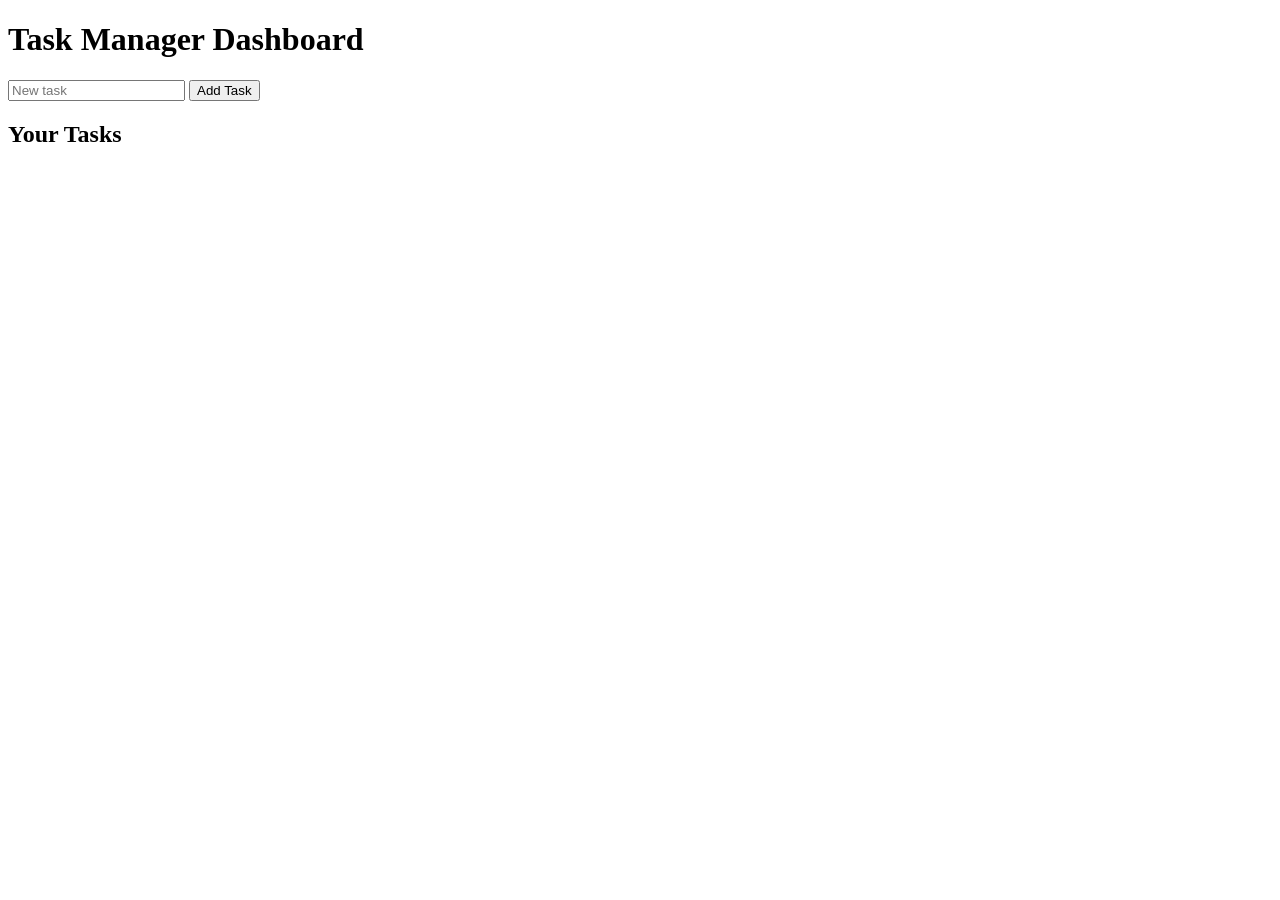
==== frontend/dashboard.html @ 1ef75af1 "fix CORS issue" ====
<!DOCTYPE html>
<html>

<head>
<title>Task Dashboard</title>
<link rel="stylesheet" href="style.css">
</head>

<body>

<h1>Task Manager Dashboard</h1>

<input id="title" placeholder="New task">
<button onclick="createTask()">Add Task</button>

<h2>Your Tasks</h2>

<ul id="tasks"></ul>

<script src="script.js"></script>

</body>

</html>
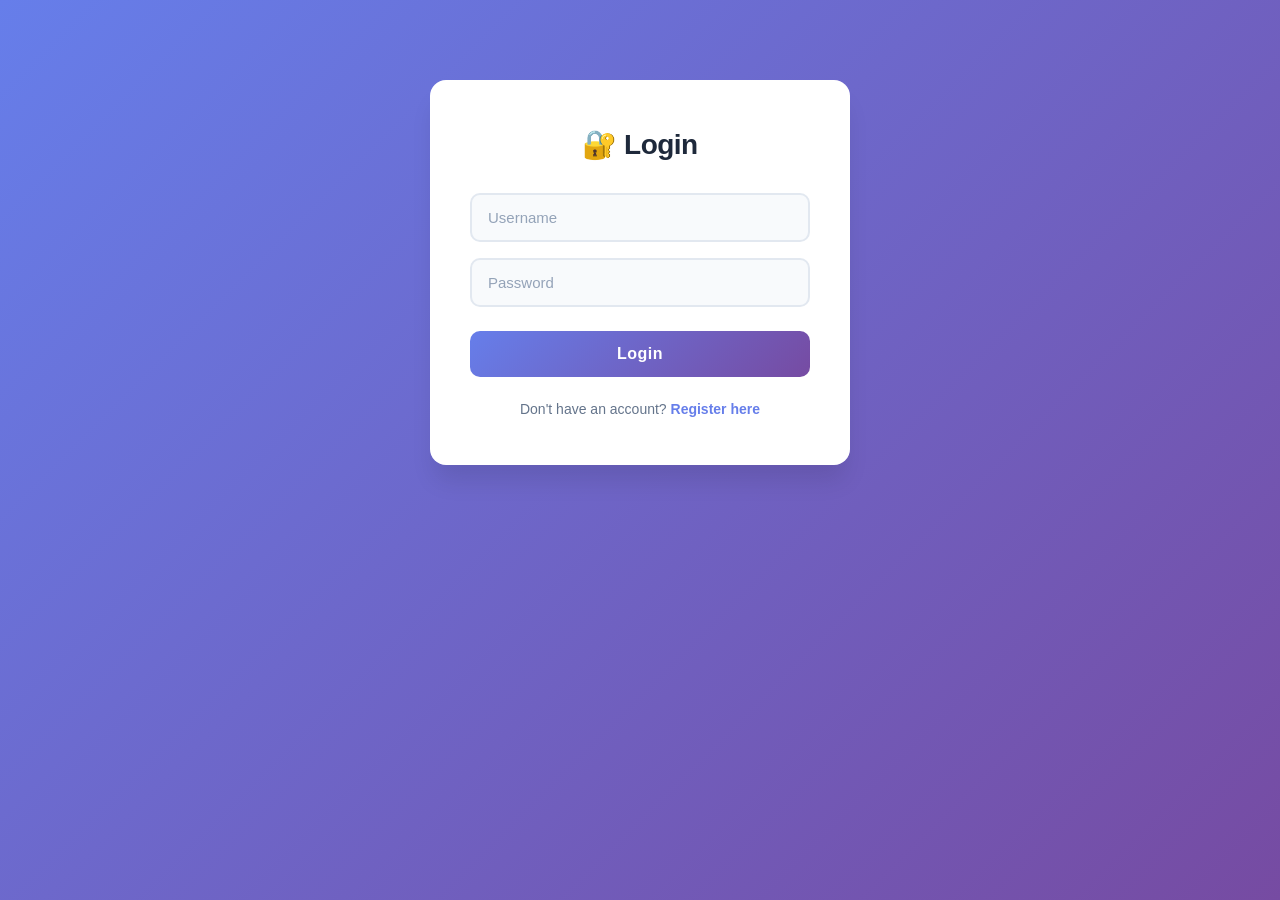
==== commit 52298677: "FRONTEND AND STYLING" ====
--- a/frontend/dashboard.html
+++ b/frontend/dashboard.html
@@ -2,22 +2,70 @@
 <html>
 
 <head>
-<title>Task Dashboard</title>
+<title>Task Manager Dashboard</title>
 <link rel="stylesheet" href="style.css">
 </head>
 
 <body>
 
-<h1>Task Manager Dashboard</h1>
+<div class="dashboard-container">
 
-<input id="title" placeholder="New task">
-<button onclick="createTask()">Add Task</button>
+    <!-- HEADER -->
+    <div class="header">
+        <h1>📋 Task Manager</h1>
+        <button class="logout-btn" onclick="logout()">Logout</button>
+    </div>
 
-<h2>Your Tasks</h2>
+    <!-- STATS SECTION -->
+    <div class="stats-container">
+        <div class="stat-card">
+            <div class="stat-icon">📊</div>
+            <div class="stat-number" id="total-tasks">0</div>
+            <div class="stat-label">Total Tasks</div>
+        </div>
+        <div class="stat-card">
+            <div class="stat-icon">✅</div>
+            <div class="stat-number" id="completed-tasks">0</div>
+            <div class="stat-label">Completed</div>
+        </div>
+        <div class="stat-card">
+            <div class="stat-icon">⏳</div>
+            <div class="stat-number" id="pending-tasks">0</div>
+            <div class="stat-label">Pending</div>
+        </div>
+    </div>
 
-<ul id="tasks"></ul>
+    <!-- ADD TASK SECTION -->
+    <div class="add-task-section">
+        <h2>➕ Add New Task</h2>
+        <div class="task-input-group">
+            <input type="text" id="title" placeholder="What needs to be done?">
+            <select id="priority">
+                <option value="LOW">Low Priority</option>
+                <option value="MEDIUM" selected>Medium Priority</option>
+                <option value="HIGH">High Priority</option>
+            </select>
+            <button class="add-btn" onclick="createTask()">Add Task</button>
+        </div>
+    </div>
+
+    <!-- TASKS SECTION -->
+    <div class="tasks-section">
+        <h2>📝 Your Tasks</h2>
+        <ul class="tasks-list" id="tasks"></ul>
+        <div class="empty-state" id="empty-state" style="display: none;">
+            <div class="empty-state-icon">🎉</div>
+            <p>No tasks yet! Add one above to get started.</p>
+        </div>
+    </div>
+
+</div>
 
 <script src="script.js"></script>
+
+<script>
+window.onload = loadTasks;
+</script>
 
 </body>
 
--- a/frontend/style.css
+++ b/frontend/style.css
@@ -0,0 +1,652 @@
+* {
+    margin: 0;
+    padding: 0;
+    box-sizing: border-box;
+}
+
+:root {
+    --primary-color: #667eea;
+    --secondary-color: #764ba2;
+    --success-color: #10b981;
+    --danger-color: #ef4444;
+    --warning-color: #f59e0b;
+    --info-color: #3b82f6;
+    --light-bg: #f8fafc;
+    --dark-text: #1e293b;
+    --medium-text: #64748b;
+    --light-text: #94a3b8;
+    --border-color: #e2e8f0;
+    --shadow-sm: 0 1px 2px 0 rgba(0, 0, 0, 0.05);
+    --shadow-md: 0 4px 6px -1px rgba(0, 0, 0, 0.1);
+    --shadow-lg: 0 10px 15px -3px rgba(0, 0, 0, 0.1);
+    --shadow-xl: 0 20px 25px -5px rgba(0, 0, 0, 0.1);
+    --transition: all 0.3s cubic-bezier(0.4, 0, 0.2, 1);
+}
+
+body {
+    font-family: -apple-system, BlinkMacSystemFont, 'Segoe UI', 'Roboto', 'Oxygen',
+        'Ubuntu', 'Cantarell', 'Fira Sans', 'Droid Sans', 'Helvetica Neue',
+        sans-serif;
+    -webkit-font-smoothing: antialiased;
+    -moz-osx-font-smoothing: grayscale;
+    background: linear-gradient(135deg, #667eea 0%, #764ba2 100%);
+    min-height: 100vh;
+    padding: 20px;
+    color: var(--dark-text);
+}
+
+/* ========== AUTHENTICATION PAGES ========== */
+.auth-container {
+    max-width: 420px;
+    margin: 60px auto;
+    background: white;
+    padding: 48px 40px;
+    border-radius: 16px;
+    box-shadow: var(--shadow-xl);
+    backdrop-filter: blur(10px);
+}
+
+.auth-container h2 {
+    color: var(--dark-text);
+    margin-bottom: 32px;
+    text-align: center;
+    font-size: 28px;
+    font-weight: 700;
+    letter-spacing: -0.5px;
+}
+
+.auth-container input,
+.auth-container select {
+    width: 100%;
+    padding: 14px 16px;
+    margin-bottom: 16px;
+    border: 2px solid var(--border-color);
+    border-radius: 10px;
+    font-size: 15px;
+    background-color: var(--light-bg);
+    color: var(--dark-text);
+    transition: var(--transition);
+}
+
+.auth-container input::placeholder {
+    color: var(--light-text);
+}
+
+.auth-container input:hover,
+.auth-container select:hover {
+    border-color: var(--primary-color);
+    background-color: white;
+}
+
+.auth-container input:focus,
+.auth-container select:focus {
+    outline: none;
+    border-color: var(--primary-color);
+    background-color: white;
+    box-shadow: 0 0 0 3px rgba(102, 126, 234, 0.1);
+}
+
+.auth-container button {
+    width: 100%;
+    padding: 14px 24px;
+    background: linear-gradient(135deg, var(--primary-color) 0%, var(--secondary-color) 100%);
+    color: white;
+    border: none;
+    border-radius: 10px;
+    font-size: 16px;
+    font-weight: 600;
+    cursor: pointer;
+    transition: var(--transition);
+    margin-top: 8px;
+    letter-spacing: 0.5px;
+}
+
+.auth-container button:hover {
+    transform: translateY(-2px);
+    box-shadow: 0 12px 24px rgba(102, 126, 234, 0.4);
+}
+
+.auth-container button:active {
+    transform: translateY(0);
+}
+
+.auth-container p {
+    text-align: center;
+    margin-top: 24px;
+    color: var(--medium-text);
+    font-size: 14px;
+}
+
+.auth-container a {
+    color: var(--primary-color);
+    text-decoration: none;
+    font-weight: 600;
+    transition: var(--transition);
+}
+
+.auth-container a:hover {
+    color: var(--secondary-color);
+    text-decoration: underline;
+}
+
+/* ========== DASHBOARD ========== */
+.dashboard-container {
+    max-width: 1400px;
+    margin: 0 auto;
+}
+
+.header {
+    display: flex;
+    justify-content: space-between;
+    align-items: center;
+    margin-bottom: 48px;
+    color: white;
+    padding-bottom: 24px;
+    border-bottom: 2px solid rgba(255, 255, 255, 0.1);
+}
+
+.header h1 {
+    font-size: 36px;
+    font-weight: 800;
+    letter-spacing: -1px;
+}
+
+.logout-btn {
+    background: rgba(255, 255, 255, 0.15);
+    color: white;
+    border: 2px solid rgba(255, 255, 255, 0.3);
+    padding: 12px 24px;
+    border-radius: 10px;
+    cursor: pointer;
+    transition: var(--transition);
+    font-weight: 600;
+    font-size: 14px;
+    letter-spacing: 0.5px;
+}
+
+.logout-btn:hover {
+    background: white;
+    color: var(--primary-color);
+    border-color: white;
+    box-shadow: 0 8px 16px rgba(0, 0, 0, 0.2);
+}
+
+.logout-btn:active {
+    transform: scale(0.98);
+}
+
+/* ========== STATS SECTION ========== */
+.stats-container {
+    display: grid;
+    grid-template-columns: repeat(auto-fit, minmax(280px, 1fr));
+    gap: 24px;
+    margin-bottom: 48px;
+}
+
+.stat-card {
+    background: white;
+    padding: 32px;
+    border-radius: 16px;
+    box-shadow: var(--shadow-lg);
+    text-align: center;
+    transition: var(--transition);
+    border: 1px solid transparent;
+    position: relative;
+    overflow: hidden;
+}
+
+.stat-card::before {
+    content: '';
+    position: absolute;
+    top: 0;
+    left: 0;
+    right: 0;
+    height: 3px;
+    background: linear-gradient(90deg, var(--primary-color), var(--secondary-color));
+    transform: scaleX(0);
+    transition: var(--transition);
+}
+
+.stat-card:hover {
+    transform: translateY(-8px);
+    box-shadow: var(--shadow-xl);
+    border-color: var(--primary-color);
+}
+
+.stat-card:hover::before {
+    transform: scaleX(1);
+}
+
+.stat-icon {
+    font-size: 40px;
+    margin-bottom: 16px;
+    animation: bounce 2s infinite;
+}
+
+@keyframes bounce {
+    0%, 100% { transform: translateY(0); }
+    50% { transform: translateY(-8px); }
+}
+
+.stat-number {
+    font-size: 40px;
+    font-weight: 800;
+    color: var(--primary-color);
+    margin-bottom: 8px;
+    letter-spacing: -1px;
+}
+
+.stat-label {
+    color: var(--medium-text);
+    font-size: 13px;
+    text-transform: uppercase;
+    letter-spacing: 1.5px;
+    font-weight: 600;
+}
+
+/* ========== ADD TASK SECTION ========== */
+.add-task-section {
+    background: white;
+    padding: 36px;
+    border-radius: 16px;
+    box-shadow: var(--shadow-lg);
+    margin-bottom: 48px;
+    border: 2px solid var(--border-color);
+}
+
+.add-task-section h2 {
+    color: var(--dark-text);
+    margin-bottom: 24px;
+    font-size: 22px;
+    font-weight: 700;
+    letter-spacing: -0.5px;
+}
+
+.task-input-group {
+    display: grid;
+    grid-template-columns: 1fr 200px 150px;
+    gap: 12px;
+    align-items: center;
+}
+
+.task-input-group input,
+.task-input-group select {
+    padding: 14px 16px;
+    border: 2px solid var(--border-color);
+    border-radius: 10px;
+    font-size: 15px;
+    background-color: var(--light-bg);
+    color: var(--dark-text);
+    transition: var(--transition);
+}
+
+.task-input-group input::placeholder {
+    color: var(--light-text);
+}
+
+.task-input-group input:hover,
+.task-input-group select:hover {
+    border-color: var(--primary-color);
+    background-color: white;
+}
+
+.task-input-group input:focus,
+.task-input-group select:focus {
+    outline: none;
+    border-color: var(--primary-color);
+    background-color: white;
+    box-shadow: 0 0 0 3px rgba(102, 126, 234, 0.1);
+}
+
+.add-btn {
+    padding: 14px 28px;
+    background: linear-gradient(135deg, var(--primary-color) 0%, var(--secondary-color) 100%);
+    color: white;
+    border: none;
+    border-radius: 10px;
+    font-weight: 600;
+    cursor: pointer;
+    transition: var(--transition);
+    font-size: 15px;
+    letter-spacing: 0.5px;
+    height: 46px;
+}
+
+.add-btn:hover {
+    transform: translateY(-2px);
+    box-shadow: 0 12px 24px rgba(102, 126, 234, 0.4);
+}
+
+.add-btn:active {
+    transform: translateY(0);
+}
+
+/* ========== TASKS SECTION ========== */
+.tasks-section {
+    background: white;
+    padding: 36px;
+    border-radius: 16px;
+    box-shadow: var(--shadow-lg);
+    border: 2px solid var(--border-color);
+    min-height: 300px;
+}
+
+.tasks-section h2 {
+    color: var(--dark-text);
+    margin-bottom: 28px;
+    font-size: 22px;
+    font-weight: 700;
+    letter-spacing: -0.5px;
+    display: flex;
+    align-items: center;
+    gap: 10px;
+}
+
+.tasks-list {
+    list-style: none;
+    display: flex;
+    flex-direction: column;
+    gap: 16px;
+}
+
+.task-card {
+    display: flex;
+    align-items: center;
+    justify-content: space-between;
+    padding: 24px;
+    border: 2px solid var(--border-color);
+    border-radius: 12px;
+    background: var(--light-bg);
+    transition: var(--transition);
+    position: relative;
+    overflow: hidden;
+}
+
+.task-card::before {
+    content: '';
+    position: absolute;
+    left: 0;
+    top: 0;
+    bottom: 0;
+    width: 4px;
+    background: linear-gradient(180deg, var(--primary-color), var(--secondary-color));
+    transform: scaleY(0);
+    transform-origin: top;
+    transition: var(--transition);
+}
+
+.task-card:hover::before {
+    transform: scaleY(1);
+}
+
+.task-card:hover {
+    background: white;
+    border-color: var(--primary-color);
+    box-shadow: var(--shadow-md);
+    transform: translateX(4px);
+}
+
+.task-card.completed {
+    opacity: 0.7;
+    background: #f0fdf4;
+    border-color: var(--success-color);
+}
+
+.task-card.completed::before {
+    background: var(--success-color);
+}
+
+.task-card.completed .task-title {
+    text-decoration: line-through;
+    color: var(--light-text);
+}
+
+.task-card.high-priority {
+    border-top: 3px solid var(--danger-color);
+}
+
+.task-card.medium-priority {
+    border-top: 3px solid var(--warning-color);
+}
+
+.task-card.low-priority {
+    border-top: 3px solid var(--success-color);
+}
+
+.task-content {
+    display: flex;
+    align-items: center;
+    gap: 16px;
+    flex: 1;
+}
+
+.complete-btn {
+    background: none;
+    border: none;
+    font-size: 26px;
+    cursor: pointer;
+    transition: var(--transition);
+    padding: 8px;
+    display: flex;
+    align-items: center;
+    justify-content: center;
+    min-width: 44px;
+    min-height: 44px;
+    border-radius: 8px;
+}
+
+.complete-btn:hover {
+    transform: scale(1.2);
+    background-color: rgba(16, 185, 129, 0.1);
+}
+
+.task-info {
+    flex: 1;
+}
+
+.task-title {
+    font-size: 16px;
+    color: var(--dark-text);
+    font-weight: 600;
+    margin-bottom: 8px;
+    letter-spacing: -0.3px;
+}
+
+.task-meta {
+    display: flex;
+    gap: 12px;
+    font-size: 12px;
+    color: var(--light-text);
+    flex-wrap: wrap;
+}
+
+.priority-badge {
+    display: inline-flex;
+    align-items: center;
+    padding: 4px 12px;
+    border-radius: 8px;
+    font-weight: 700;
+    font-size: 11px;
+    text-transform: uppercase;
+    letter-spacing: 0.5px;
+    border: 1px solid;
+}
+
+.priority-high {
+    background: #fee2e2;
+    color: #991b1b;
+    border-color: #fca5a5;
+}
+
+.priority-medium {
+    background: #fef3c7;
+    color: #92400e;
+    border-color: #fcd34d;
+}
+
+.priority-low {
+    background: #dcfce7;
+    color: #166534;
+    border-color: #86efac;
+}
+
+.status-badge {
+    display: inline-flex;
+    align-items: center;
+    padding: 4px 12px;
+    border-radius: 8px;
+    font-weight: 700;
+    font-size: 11px;
+    text-transform: uppercase;
+    letter-spacing: 0.5px;
+    border: 1px solid;
+}
+
+.status-pending {
+    background: #dbeafe;
+    color: #1e40af;
+    border-color: #93c5fd;
+}
+
+.status-in-progress {
+    background: #fef3c7;
+    color: #92400e;
+    border-color: #fcd34d;
+}
+
+.status-completed {
+    background: #dcfce7;
+    color: #166534;
+    border-color: #86efac;
+}
+
+.task-actions {
+    display: flex;
+    gap: 10px;
+    align-items: center;
+}
+
+.delete-btn {
+    background: transparent;
+    color: var(--danger-color);
+    border: 2px solid var(--danger-color);
+    padding: 8px 16px;
+    border-radius: 8px;
+    cursor: pointer;
+    font-size: 13px;
+    transition: var(--transition);
+    font-weight: 600;
+    letter-spacing: 0.5px;
+    display: flex;
+    align-items: center;
+    gap: 6px;
+}
+
+.delete-btn:hover {
+    background: var(--danger-color);
+    color: white;
+    box-shadow: 0 8px 16px rgba(239, 68, 68, 0.3);
+    transform: translateY(-2px);
+}
+
+.delete-btn:active {
+    transform: translateY(0);
+}
+
+.empty-state {
+    text-align: center;
+    padding: 64px 32px;
+    color: var(--light-text);
+}
+
+.empty-state p {
+    font-size: 16px;
+    margin-bottom: 16px;
+    font-weight: 500;
+}
+
+.empty-state-icon {
+    font-size: 64px;
+    margin-bottom: 24px;
+    animation: float 3s ease-in-out infinite;
+}
+
+@keyframes float {
+    0%, 100% { transform: translateY(0px); }
+    50% { transform: translateY(-20px); }
+}
+
+/* ========== RESPONSIVE ========== */
+@media (max-width: 1024px) {
+    .task-input-group {
+        grid-template-columns: 1fr;
+        gap: 12px;
+    }
+
+    .add-btn {
+        width: 100%;
+    }
+
+    .stats-container {
+        grid-template-columns: repeat(2, 1fr);
+    }
+}
+
+@media (max-width: 768px) {
+    .header {
+        flex-direction: column;
+        gap: 16px;
+        align-items: flex-start;
+        margin-bottom: 32px;
+    }
+
+    .header h1 {
+        font-size: 28px;
+    }
+
+    .logout-btn {
+        width: 100%;
+        text-align: center;
+    }
+
+    .task-card {
+        flex-direction: column;
+        align-items: flex-start;
+        padding: 16px;
+    }
+
+    .task-actions {
+        width: 100%;
+        margin-top: 12px;
+    }
+
+    .delete-btn {
+        flex-grow: 1;
+        justify-content: center;
+    }
+
+    .stats-container {
+        grid-template-columns: 1fr;
+        gap: 16px;
+    }
+
+    .add-task-section {
+        padding: 20px;
+    }
+
+    .tasks-section {
+        padding: 20px;
+    }
+
+    .stat-card {
+        padding: 24px;
+    }
+
+    .stat-number {
+        font-size: 32px;
+    }
+
+    .stat-icon {
+        font-size: 32px;
+    }
+}
